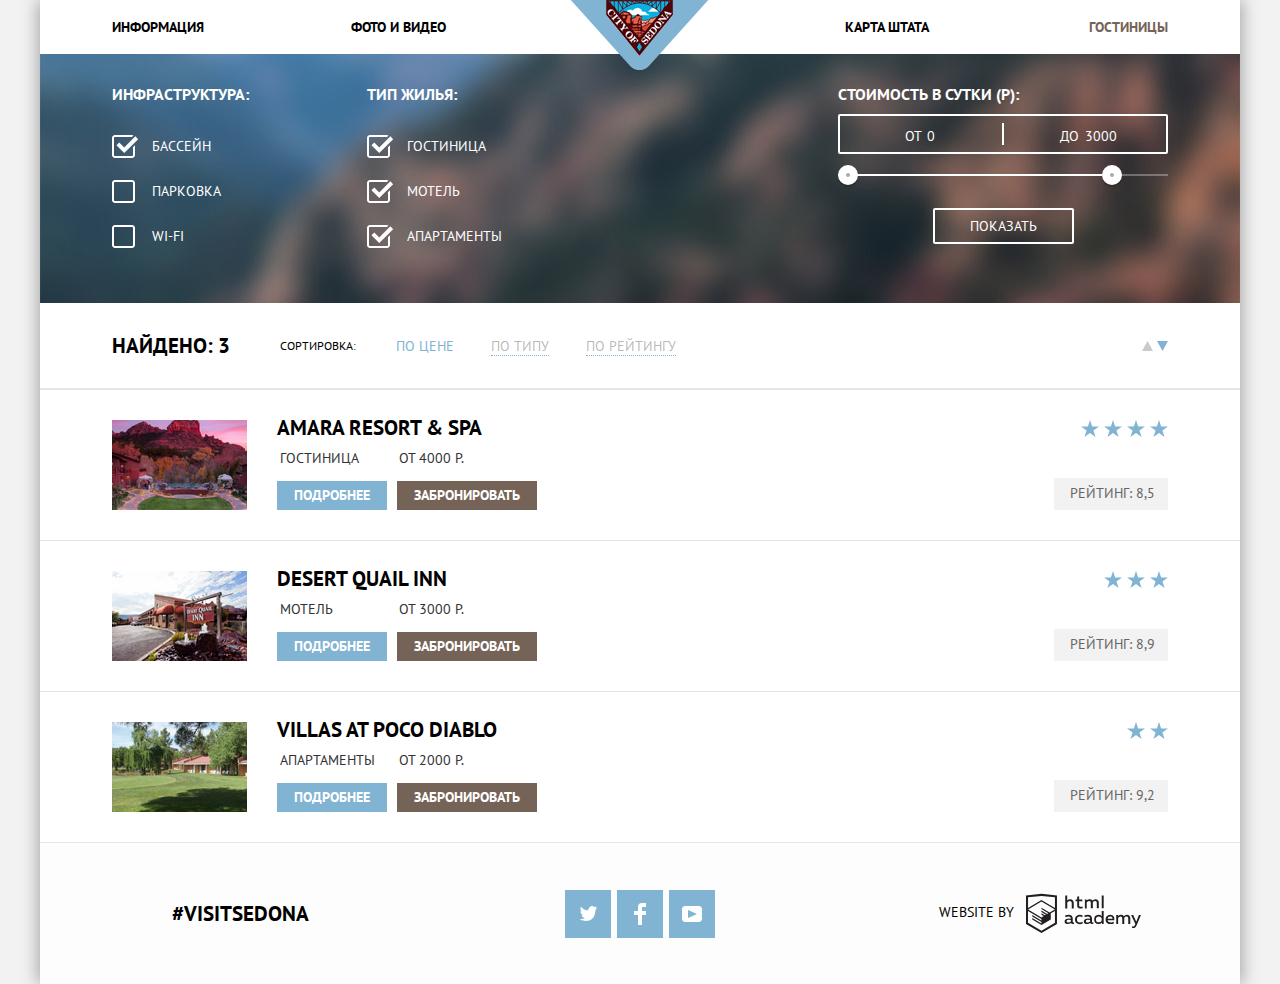
==== catalog.html @ 5a7b18ee "Внёс правки)" ====
<!DOCTYPE html>
<html lang="ru">
	<head>
		<meta charset="utf-8">
    <link href="https://fonts.googleapis.com/css?family=PT+Sans:400,700&amp;subset=cyrillic" rel="stylesheet">
    <link rel="stylesheet" href="css/normalize.css">
    <link rel="stylesheet" href="css/style.css">
		<title>Каталог Седоны</title>
	</head>
	<body class="inner-page">
		<header class="page-header">
      <div class="container">
  			<nav class="main-navigation">
          <a class="header-logo" href="index.html">
            <img src="img/site-logo.png" width="138" height="70" alt="Главная">
          </a>
  				<ul class="site-navigation">
  					<li><a href="#">Информация</a></li>
  					<li><a href="#">Фото и видео</a></li>
  					<li><a href="#">Карта Штата</a></li>
  					<li class="current-page">Гостиницы</li>
  				</ul>
  			</nav>
      </div>
		</header>

		<main>
			<h1 class="visually-hidden">Гостиницы в Седоне</h1>

			<section class="conditions-list">
        <h2 class="visually-hidden">Выберите словия проживания в гостинице</h2>

        <div class="container">
          <form class="condition-form">
            <fieldset class="infrastructure">
              <legend>Инфраструктура:</legend>
              <ul>
                <li class="filter-option">
                  <input class="visually-hidden filter-input filter-input-checkbox" id="bassein-check" type="checkbox" name="bassein" checked>
                  <label for="bassein-check">Бассейн</label>
                </li>
                <li class="filter-option">
                  <input class="visually-hidden filter-input filter-input-checkbox" id="parking-check" type="checkbox" name="parking">
                  <label for="parking-check">Парковка</label>
                </li>
                <li class="filter-option">
                  <input class="visually-hidden filter-input filter-input-checkbox" id="wi-fi-check" type="checkbox" name="wi-fi">
                  <label for="wi-fi-check">Wi-Fi</label>
                </li>
              </ul>
            </fieldset>

            <fieldset class="type-of-housing">
              <legend>Тип жилья:</legend>
              <ul>
                <li class="filter-option">
                  <input class="visually-hidden filter-input filter-input-checkbox" id="hotel-check" type="checkbox" name="hotel" checked>
                  <label for="hotel-check">Гостиница</label>
                </li>
                <li class="filter-option">
                  <input class="visually-hidden filter-input filter-input-checkbox" id="motel-check" type="checkbox" name="motel" checked>
                  <label for="motel-check">Мотель</label>
                </li>
                <li class="filter-option">
                  <input class="visually-hidden filter-input filter-input-checkbox" id="apartment-check" type="checkbox" name="apartment" checked>
                  <label for="apartment-check">Апартаменты</label>
                </li>
              </ul>
            </fieldset>

            <div class="filter-range">
              <div class="filter-range-title">Стоимость в сутки (р):</div>
              <div class="price-controls">
                <label class="min-price">от <input type="text" name="min-price" value="0"></label>
                <label class="max-price">до <input type="text" name="max-price" value="3000"></label>
              </div>
              <div class="range-controls">
                <div class="scale">
                  <div class="bar"></div>
                </div>
                <div class="range-toggle range-toggle-min"></div>
                <div class="range-toggle range-toggle-max"></div>
              </div>
              <button class="btn-transparent" type="submit">Показать</button>
            </div>
          </form>
        </div>
			</section>

			<section class="catalog">

				<h2 class="visually-hidden">Список гостиниц</h2>

				<section class="searched-results-and-methods">
          <h3 class="visually-hidden">Количество и сортировка гостиниц</h3>

          <div class="container">
            <p class="quantity-searched">Найдено: <span class="quantity-number">3</span></p>
            <p class="how-to-sort">Сортировка:</p>
            <p class="sort-methods">
              <a class="sort-method current" href="#">По цене</a>
              <a class="sort-method" href="#">По типу</a>
              <a class="sort-method" href="#">По рейтингу</a>
            </p>
            <p class="sort-arrows">
              <a href="#" class="arrow"><span class="visually-hidden">По возрастанию</span>
              <svg xmlns="http://www.w3.org/2000/svg" width="11" height="10" viewBox="0 0 11 10"><path fill="#231F20" d="M5.5 0L0 10h11z"/></svg>
              </a>
              <a href="#" class="arrow current"><span class="visually-hidden">По убыванию</span>
              <svg xmlns="http://www.w3.org/2000/svg" width="11" height="10" viewBox="0 0 11 10"><path fill="#231F20" d="M5.5 10L0 0h11"/></svg>
              </a>
            </p>
          </div>
				</section>

				<ul class="searched-list">
					<li class="searched-item">
            <div class="container item-container">
              <div class="object-info">
                <img class="object-photo" src="img/amara.jpg" width="135" height="90" alt="Amara Resort & spa">
                <a class="object-link" href="#">
                  <h3 class="object-name">Amara Resort &amp; spa</h3>
                </a>
                <table class="type-and-price">
                  <tbody>
                    <tr>
                      <td class="object-type">Гостиница</td>
                      <td class="object-price">от <span class="object-price">4000</span> р.</td>
                    </tr>
                  </tbody>
                </table>
                <a class="button button-blue object-button" href="#">Подробнее</a>
                <a class="button button-brown object-button" href="#">Забронировать</a>
                <ul class="star-list">
                  <li class="star-item"></li>
                  <li class="star-item"></li>
                  <li class="star-item"></li>
                  <li class="star-item"></li>
                </ul>
                <p class="rating">Рейтинг:
                  <span class="object-rating-number">8,5</span>
                </p>
              </div>
            </div>
					</li>

					<li class="searched-item">
            <div class="container item-container">
              <div class="object-info">
    						<img class="object-photo" src="img/desert.jpg" width="135" height="90" alt="Desert Quail Inn">
    						<a class="object-link" href="#">
                  <h3 class="object-name">Desert Quail Inn</h3>
                </a>
    						<table>
    							<tbody>
    								<tr>
    									<td class="object-type">Мотель</td>
    									<td class="object-price">от <span class="object-price">3000 р.</span></td>
    								</tr>
    							</tbody>
    						</table>
    						<a class="button button-blue object-button" href="#">Подробнее</a>
                <a class="button button-brown object-button" href="#">Забронировать</a>
    						<ul class="star-list">
    							<li class="star-item"></li>
    							<li class="star-item"></li>
    							<li class="star-item"></li>
    						</ul>
    						<p class="rating">Рейтинг: <span class="object-rating-number">8,9</span></p>
              </div>
            </div>
          </li>

					<li class="searched-item">
            <div class="container item-container">
              <div class="object-info">
    						<img class="object-photo" src="img/villas.jpg" width="135" height="90" alt="Villas at Poco Diablo">
                <a class="object-link" href="#">
    						  <h3 class="object-name">Villas at Poco Diablo</h3>
                </a>
    						<table>
    							<tbody>
    								<tr>
    									<td class="object-type">Апартаменты</td>
    									<td class="object-price">от <span class="object-price">2000 р.</span></td>
    								</tr>
    							</tbody>
    						</table>
    						<a class="button button-blue object-button" href="#">Подробнее</a>
                <a class="button button-brown object-button" href="#">Забронировать</a>
    						<ul class="star-list">
    							<li class="star-item"></li>
    							<li class="star-item"></li>
    						</ul>
    						<p class="rating">Рейтинг: <span class="object-rating-number">9,2</span></p>
              </div>
            </div>
					</li>
				</ul>
			</section>
		</main>

		<footer class="page-footer">
      <p class="footer-hashtag page-footer-item">
        #visitSEDONA
      </p>

      <section class="footer-social page-footer-item">
        <h3 class="visually-hidden">Мы в социальных сетях</h3>

        <ul class="social-links">
          <li><a class="social-button" href="#"><span class="visually-hidden">Twitter</span>
            <svg xmlns="http://www.w3.org/2000/svg" xmlns:xlink="http://www.w3.org/1999/xlink" width="17" height="15" viewBox="0 0 17 15"><path fill="#FFF" d="M10.95.144c1.685-.496 2.984.27 3.577 1.179.673-.231 1.331-.481 2.011-.708a2.345 2.345 0 0 1-.857 1.768c.685.17 1.304-.491 1.304-.491-.169 1-1.006 1.788-1.563 2.024-.231 6.75-3.175 11.217-10.077 11.082h-.446c-.41 0-4.164-.46-4.898-1.887 2.271.196 3.893-.422 4.693-1.177-.96-.3-2.679-.477-2.979-2.95.349.106.564.228 1.19.119C1.705 8.247.374 7.53.448 5.33c.285.328 1.067.536 1.34.472C1.085 5.561-.182 2.442.894.85c1.818 1.854 3.735 3.606 7.152 3.773C8.254 2.33 9.183.793 10.95.144z"/></svg>
            </a>
          </li>
          <li><a class="social-button" href="#"><span class="visually-hidden">Facebook</span>
          <svg xmlns="http://www.w3.org/2000/svg" width="12" height="22" viewBox="0 0 12 22"><path fill="#FFF" d="M12 4V0H8a4 4 0 0 0-4 4v4H0v4h4v10h4V12h4V8H8V4h4z"/></svg>
            </a>
          </li>
          <li><a class="social-button" href="#"><span class="visually-hidden">YouTube</span>
            <svg xmlns="http://www.w3.org/2000/svg" xmlns:xlink="http://www.w3.org/1999/xlink" width="20" height="16" viewBox="0 0 20 16"><path fill="#FFF" d="M17 0H3C1.35 0 0 1.35 0 3v10c0 1.65 1.35 3 3 3h14c1.65 0 3-1.35 3-3V3c0-1.65-1.35-3-3-3zM6.027 11.998V4.002L15.014 8l-8.987 3.998z"/></svg>
            </a>
          </li>
        </ul>
      </section>

      <p class="footer-copyright page-footer-item">WEBSITE by <a class="logo-link" href="https://htmlacademy.ru/intensive/htmlcss" target="_blank"><span class="visually-hidden">HTML Academy</span><svg id="Layer_1" data-name="Layer 1" xmlns="http://www.w3.org/2000/svg" width="115" height="41" viewBox="0 0 108.08 36.85"><title>logo-htmlacademy-small1</title><path d="M44.61,26.88a2,2,0,0,0,.55-0.1v1.33a3.25,3.25,0,0,1-1.18.21,1.67,1.67,0,0,1-1.67-1,4.84,4.84,0,0,1-3.14,1.08c-1.51,0-2.91-.83-2.91-2.55,0-2.13,2-2.79,3.71-2.79a11.08,11.08,0,0,1,2.17.25v-0.3c0-1-.76-1.77-2.19-1.77a7.42,7.42,0,0,0-3,.64v-1.7a10.21,10.21,0,0,1,3.19-.55c2.36,0,3.81,1.12,3.81,3.65v3a0.54,0.54,0,0,0,.49.59h0.17Zm-6.44-1.13A1.35,1.35,0,0,0,39.63,27h0.11a3.39,3.39,0,0,0,2.41-1V24.58a9.72,9.72,0,0,0-1.81-.21c-1,0-2.16.33-2.16,1.38h0Zm12.36-6.11a5,5,0,0,1,2.57.64V22a4.08,4.08,0,0,0-2.3-.7,2.75,2.75,0,1,0,0,5.49,5,5,0,0,0,2.43-.64v1.71a6.27,6.27,0,0,1-2.76.57A4.21,4.21,0,0,1,46,24.51q0-.21,0-0.41a4.32,4.32,0,0,1,4.18-4.46h0.38Zm12.17,7.24a2,2,0,0,0,.55-0.1v1.33a3.25,3.25,0,0,1-1.18.21,1.67,1.67,0,0,1-1.67-1,4.84,4.84,0,0,1-3.14,1.08c-1.51,0-2.91-.83-2.91-2.55,0-2.13,2-2.79,3.71-2.79a11.08,11.08,0,0,1,2.17.25v-0.3c0-1-.76-1.77-2.19-1.77a7.42,7.42,0,0,0-3,.64v-1.7a10.21,10.21,0,0,1,3.19-.55c2.36,0,3.81,1.12,3.81,3.65v3a0.54,0.54,0,0,0,.49.59h0.17Zm-6.44-1.13A1.35,1.35,0,0,0,57.73,27h0.11a3.39,3.39,0,0,0,2.41-1V24.58a9.72,9.72,0,0,0-1.81-.21c-1.06,0-2.16.33-2.16,1.38h0ZM73,16V28.2H71.35V26.88a3.88,3.88,0,0,1-3.19,1.54,4.4,4.4,0,0,1,0-8.78,3.81,3.81,0,0,1,3,1.3V16H73Zm-4.53,5.22a2.76,2.76,0,1,0,0,5.52A2.86,2.86,0,0,0,71.15,25V23A2.91,2.91,0,0,0,68.49,21.27ZM79,19.64c3.31,0,4.46,2.68,3.92,5.09H76.7c0.21,1.5,1.67,2.11,3.19,2.11a6.11,6.11,0,0,0,2.64-.59v1.6a7.14,7.14,0,0,1-3,.57C77,28.42,74.78,27,74.78,24a4.18,4.18,0,0,1,4-4.39H79Zm0.09,1.54a2.28,2.28,0,0,0-2.44,2.1v0.06H81.3A2,2,0,0,0,79.13,21.18Zm5.73,7V19.87h1.65v1a3.81,3.81,0,0,1,2.78-1.27A2.86,2.86,0,0,1,91.89,21a4.12,4.12,0,0,1,2.91-1.33A3.06,3.06,0,0,1,98,23V28.2h-1.9V23.05a1.59,1.59,0,0,0-1.42-1.75H94.42a2.8,2.8,0,0,0-2.07,1.12V28.2h-1.9V23.05A1.59,1.59,0,0,0,89,21.31H88.8a3,3,0,0,0-2.21,1.29v5.63H84.86Zm21.31-8.33h1.9l-3.91,9.46c-0.9,2.17-2.09,2.86-3.35,2.86a4.76,4.76,0,0,1-1.1-.14V30.46a2.86,2.86,0,0,0,.85.12c0.9,0,1.58-.64,2.07-1.9l0.17-.42-4-8.4h2l2.86,6.29ZM38.73,1.46V6.22a3.81,3.81,0,0,1,2.7-1.14,3.25,3.25,0,0,1,3.44,3.4v5.15H43V8.72a1.81,1.81,0,0,0-1.61-2h-0.3a2.93,2.93,0,0,0-2.32,1.39v5.52h-1.9V1.46h1.9ZM49.94,2.31v3h3V6.91h-3v3.81c0,1.1.5,1.46,1.58,1.46a4.49,4.49,0,0,0,1.69-.33v1.6A6.8,6.8,0,0,1,51,13.8a2.55,2.55,0,0,1-2.86-2.74V6.89H46.58V5.26h1.5V2.74Zm5.4,11.31V5.28H57v1A3.81,3.81,0,0,1,59.77,5a2.86,2.86,0,0,1,2.6,1.33A4.12,4.12,0,0,1,65.28,5,3.06,3.06,0,0,1,68.44,8.4v5.21h-1.9V8.46a1.59,1.59,0,0,0-1.42-1.75H64.89a2.8,2.8,0,0,0-2.07,1.12v5.78h-1.9V8.46A1.59,1.59,0,0,0,59.5,6.71H59.27A3,3,0,0,0,57.06,8v5.63H55.34ZM71.17,1.45H73V13.6H71.17V1.45ZM14.71,0H14.55L0,1.54V28.21l14.55,8.66,14.55-8.66V1.54Zm12.5,27.1L14.55,34.64,1.9,27.12V16.18l12.59,7.5V25L5.86,19.9v1.31l8.68,5.21v1.39L5.87,22.65V24l8.68,5.21,8.75-5.24V18.31L27.2,16V27.12Zm0-12.53-3.48,2-1.6,1L14.51,13v1.31L21,18.23H21l-0.14.09-1,.54-5.37-3.2V17l4.24,2.52-1,.67-3.2-1.9v1.31l2.1,1.24L14.5,22.1,2,14.65,14.51,7.11Zm0-1.32L14.49,5.76,1.91,13.25v-10L14.56,1.92,27.21,3.25v10h0Z" transform="translate(0 -0.02)"/></svg></a>
      </p>
    </footer>
	</body>
</html>
---- css/style.css ----
html {
  background-color: #f2f2f2;
}

body {
  max-width: 1200px;
  min-width: 768px;
  margin: 0 auto;
  padding: 0;

  font-family: "PT Sans", "Arial", sans-serif;;
  font-size: 14px;
  line-height: 21px;
  font-weight: 400;
  color: #333333;
  text-transform: uppercase;

  background-color: #ffffff;
  -webkit-box-shadow: -5px 0 15px 0 rgba(0, 1, 1, 0.2),
              5px 0 15px 0px rgba(0, 1, 1, 0.2);
          box-shadow: -5px 0 15px 0 rgba(0, 1, 1, 0.2),
              5px 0 15px 0px rgba(0, 1, 1, 0.2);
}

body.inner-page .container {
  padding: 0 6%;
}

a {
  text-decoration: none;
}

img {
  max-width: 100%;
  height: auto;
}

.visually-hidden:not(:focus):not(:active),
input[type="checkbox"].visually-hidden,
input[type="radio"].visually-hidden {
  position: absolute;

  width: 1px;
  height: 1px;
  margin: -1px;
  border: 0;
  padding: 0;

  white-space: nowrap;

  -webkit-clip-path: inset(100%);

          clip-path: inset(100%);
  clip: rect(0 0 0 0);
  overflow: hidden;
}

.container {
  padding: 0 6%;
}

.main-navigation {
  font-size: 14px;
  font-weight: 700;
  line-height: 26px;

  position: relative;
}

.header-logo {
  position: absolute;
  right: 50%;
  margin-right: -69px;
}

.header-logo img {
  width: 138px;
  height: 70px;
}

.main-navigation ul.site-navigation {
  list-style: none;
  margin: 0;
  padding: 0;


  width: 100%;
  display: -webkit-box;
  display: -ms-flexbox;
  display: flex;
  -webkit-box-pack: justify;
      -ms-flex-pack: justify;
          justify-content: space-between;
}

.site-navigation li {
  width: 20%;
  padding: 14px 0;
}

.site-navigation li:fisrt-child,
.site-navigation li:nth-child(2) {
  text-align: left;
}

.site-navigation li:nth-child(3),
.site-navigation li:last-child {
  text-align: right;
}

.site-navigation li:nth-child(2) {
  margin-left: 28px;
}

.site-navigation li:nth-child(3) {
  margin-left: auto;
  margin-right: 28px;
}


.main-navigation a {
  color: #000000;
}

.site-navigation a {
  display: block;
}

.main-navigation a:hover,
.main-navigation a:focus {
  color: #81b3d2;
}

.main-navigation a:active {
  color: #000000;
  opacity: 0.3;
}

.title-section {
  text-align: center;

  background-color: #eeeeee;
  background-image: url("../img/title-mask.png"),
                    url("../img/background-mountains.jpg");
  background-repeat: no-repeat;
  background-position: center bottom ,center top;
  background-size: 100% 57px , cover;

  padding-top: 75px;
  padding-bottom: 80px;
}

.title-section img {
  max-width: 458px;
  max-height: 352px;
}

.reasons-better {
  text-align: center;

  padding-top: 55px;
}

.reasons-better h2 {
  font-size: 21px;
  line-height: 26px;

  margin: 0 auto;
  margin-bottom: 25px;
  width: 450px;
}

.reasons-better > p {
  margin: 0;
  margin-bottom: 50px;

  line-height: 26px;
}

.reasons-better ol.reasons-list {
  list-style: none;
  margin: 0;
  padding: 0;
}

.reasons-better h3,
.reasons-better h4 {
  font-size: 21px;
}

.reasons-better .reason-number::before,
.reasons-better .reason-number::after {
  background-color: #a8a8a8;
}

.reasons-list {
  display: -webkit-box;
  display: -ms-flexbox;
  display: flex;
  -ms-flex-wrap: wrap;
      flex-wrap: wrap;
}

.reasons-list .reason-info {
  padding: 50px 45px 60px;
  width: 33%;
  -webkit-box-sizing: border-box;
          box-sizing: border-box;
}

.reason-name,
.reason-number,
.reason-description {
  color: #ffffff;
}

.reason-info .reason-name {
  font-size: 21px;
  line-height: 21px;

  margin: 0;
  margin-bottom: 23px;
}

.reason-info .reason-number {
  margin: 0;
  margin-bottom: 18px;
}

.reason-info .reason-description {
  margin: 0;
}

.first-reason,
.second-reason {
  color: #ffffff;

  background-color: #81b3d2;
}

.first-reason .reason-number::before,
.second-reason .reason-number::after {
  background-color: #ffffff;
}

.first-reason {
  width: 100%;
  display: -webkit-box;
  display: -ms-flexbox;
  display: flex;
  -ms-flex-wrap: wrap;
      flex-wrap: wrap;
}

.first-reason .first-reason-photo {
  -webkit-box-flex: 1;
      -ms-flex-positive: 1;
          flex-grow: 1;

  background-image: url("../img/first-reason.jpg");
}

.first-reason ul.particulars {
  list-style: none;
  margin: 0;
  padding: 0;

  background-color: #ffffff;
  color: inherit;
  width: 100%;
  display: -webkit-box;
  display: -ms-flexbox;
  display: flex;
}

.particulars h4,
.reason-other h3 {
  color: #000000;
}

.particulars p,
.reason-other p {
  color: #333333;
}

.particulars .particular-item {
  -webkit-box-flex: 1;
      -ms-flex-positive: 1;
          flex-grow: 1;
  padding: 60px 45px 80px;
}

.particular-item:first-child img {
  width: 75px;
  height: 72px;
}

.particular-item:nth-child(2) img {
  width: 64px;
  height: 76px;
}

.particular-item:nth-child(3) img {
  width: 74px;
  height: 70px;
}

.particular-item .img-container {
  margin: 0;
  width: auto;
  height: 76px;
  margin-bottom: 25px;
}

.particular-item .particular-name {
  margin: 0;
  margin-bottom: 25px;
}

.particular-item .particular-description {
  margin: 0;
}

.second-reason-photo {
  background-image: url("../img/second-reason.jpg");
}

.first-reason-photo,
.second-reason-photo {
  background-repeat: no-repeat;
  background-position: center center;
  background-size: cover;
}

.second-reason {
  width: 100%;
  display: -webkit-box;
  display: -ms-flexbox;
  display: flex;
}

.second-reason .second-reason-photo {
  -webkit-box-flex: 1;
      -ms-flex-positive: 1;
          flex-grow: 1;
}

.reason-other {
  background-color: #eeeeee;

  -webkit-box-flex: 1;

      -ms-flex-positive: 1;

          flex-grow: 1;
}

.reason-other h4 {
  color: #000000;
}

.hotel-search {
  text-align: center;

  padding-top: 50px;
}

.hotel-search h2 {
  margin: 0;
  margin-bottom: 30px;

  font-size: 30px;
  line-height: 36px;
}

.hotel-search > p {
  margin: 0;
  margin-bottom: 50px;

  line-height: 24px;
}

.form-centerer {
  position: relative;
  width: 568px;
  margin: 0 auto;
}

.button {
  text-align: center;
  font-weight: 700;
  color: #ffffff;
  text-transform: uppercase;

  border: none;
}

.button.search-open,
.button.search-form-button {
  font-size: 21px;
  line-height: 26px;
  width: 100%;
  padding: 15px 0;
}

.button-brown {
  background-color: #766357;
}

.button-brown:hover,
.button-brown:focus {
  background-color: #604e43;
  outline: none;
}

.button-brown:active {
  background-color: #503e33;
  color: rgba(255, 255, 255, 0.3);
}

.button-blue {
  background-color: #81b3d2;
}

.button-blue:hover,
.button-blue:focus {
  background-color: #669ec0;
  outline: none;
}

.button-blue:active {
  background-color: #5496bd;
  color: rgba(255, 255, 255, 0.3);
}

.search-form {
  position: absolute;

  padding: 55px;

  display: -webkit-box;

  display: -ms-flexbox;

  display: flex;
  -ms-flex-wrap: wrap;
      flex-wrap: wrap;

  background-color: #ffffff;

  z-index: 20;
}

.search-form .form-part.date-part {
  width: 100%;
  margin-bottom: 30px;
  display: -webkit-box;
  display: -ms-flexbox;
  display: flex;
  -webkit-box-pack: justify;
      -ms-flex-pack: justify;
          justify-content: space-between;
  -webkit-box-align: center;
      -ms-flex-align: center;
          align-items: center;
}

.search-form input {
  text-transform: uppercase;

  -webkit-box-sizing: border-box;

          box-sizing: border-box;
  width: 346px;
  padding: 11px 13px;

  background-color: #f2f2f2;
  border: none;
  outline: none;
}

.search-form input:hover {
  background-color: #ebebeb;
}

.search-form input:focus {
  background-color: #ffffff;
  outline: 2px solid #e5e5e5;
}

.search-form input {
  background-color: #f2f2f2;
}

.date-part {
  position: relative;
}

.date-part .calendar {
  position: absolute;
  width: 21px;
  height: 22px;
  top: 8px;
  right: 9px;
}

.calendar path {
  opacity: 0.3;
}

.calendar:hover path,
.calendar:focus path {
  opacity: 1;
}

.calendar:active path {
  fill: #81b3d2;
}

.search-form label,
.search-form input {
  color: #000000;
  font-weight: 700;
}

.form-part.people-part {
  width: 100%;
  display: -webkit-box;
  display: -ms-flexbox;
  display: flex;
  -webkit-box-pack: justify;
      -ms-flex-pack: justify;
          justify-content: space-between;

  margin-bottom: 54px;
}

.people-part .form-part-half {
  display: -webkit-box;
  display: -ms-flexbox;
  display: flex;
  -webkit-box-pack: justify;
      -ms-flex-pack: justify;
          justify-content: space-between;
  -webkit-box-align: center;
      -ms-flex-align: center;
          align-items: center;
}

.people-part .form-part-half:first-child {
  width: 226px;
}

.people-part .form-part-half:nth-child(2) {
  width: 180px;
}

.form-part-half .number {
  display: inline-block;
  position: relative;
  width: 114px;
}

.number .sprite-plus-minus {
  position: absolute;
  background-image: url("../img/sprite-plus-minus.png");
  background-repeat: no-repeat;
}

.number .plus {
  top: 14px;
  right: 14px;

  width: 11px;
  height: 11px;

  background-position: 0px -11px;
}

.number .plus:hover,
.number .plus:focus {
  width: 11px;
  height: 11px;

  background-position: -11px 0px;
}

.number .plus:active {
  width: 11px;
  height: 11px;

  background-position: 0px 0px;
}

.number .minus {
  top: 18px;
  left: 13px;

  width: 12px;
  height: 3px;

  background-position: -22px -6px;
}

.number .minus:hover,
.number .minus:focus {
  width: 12px;
  height: 3px;

  background-position: -22px -3px;
}

.number .minus:active {
  width: 12px;
  height: 3px;

  background-position: -22px 0px;
}

.number input[type="text"] {
  text-align: center;

  -webkit-box-sizing: border-box;

          box-sizing: border-box;
  width: 114px;
}

.map img {
  width: 100%;
}

.page-footer {
  text-align: center;
  line-height: 26px;
  color: #000000;

  background-color: rgba(253, 253, 253, 0.9);

  width: 100%;
  display: -webkit-box;
  display: -ms-flexbox;
  display: flex;
  -webkit-box-pack: justify;
      -ms-flex-pack: justify;
          justify-content: space-between;
  -webkit-box-align: center;
      -ms-flex-align: center;
          align-items: center;
  margin-top: -120px;
  padding: 36px 0;

  position: relative;

  z-index: 10;
}

.page-footer-item {
  width: 33%;
  -webkit-box-flex: 1;
      -ms-flex-positive: 1;
          flex-grow: 1;
}

.footer-hashtag {
  font-weight: 700;
  line-height: 26px;
  font-size: 21px;
}

.footer-social ul.social-links {
  list-style: none;

  max-width: 150px;
  display: -webkit-box;
  display: -ms-flexbox;
  display: flex;
  -webkit-box-pack: justify;
      -ms-flex-pack: justify;
          justify-content: space-between;
  -ms-flex-wrap: wrap;
      flex-wrap: wrap;

  margin: 5px auto 0;
  padding: 0;
}

ul.social-links li {
  margin-bottom: 5px;
}

.social-button {
  display: -webkit-box;
  display: -ms-flexbox;
  display: flex;
  -webkit-box-pack: center;
      -ms-flex-pack: center;
          justify-content: center;
  -webkit-box-align: center;
      -ms-flex-align: center;
          align-items: center;

  width: 46px;
  height: 48px;
  background-color: #81b3d2;
}

.social-button:hover,
.social-button:focus {
  background-color: #669ec0;
}

.social-button:active {
  background-color: #5496bd;
}

.social-button:active path {
  opacity: 0.3;
}

.logo-link svg {
  margin-left: 8px;
  vertical-align: middle;
  fill: #231f20;
  width: 115px;
  height: 41px;
}

.logo-link:hover svg {
  fill: #81b3d2;
}

.logo-link:active svg {
  fill: #bdbbbc;
}

.current-page {
  color: #766357;
}

.conditions-list {
  color: #ffffff;

  padding: 30px 0 33px;

  background-color: #81b3d2;
  background-image: url("../img/catalog-bg.jpg");
  background-repeat: no-repeat;
  background-position: center center;
  background-size: cover;
}

.conditions-list .condition-form {
  display: -webkit-box;
  display: -ms-flexbox;
  display: flex;
}

.condition-form ul {
  margin: 0;
  padding: 0;
}

.condition-form .infrastructure {
  width: 255px;
}

.condition-form .type-of-housing {
  width: 255px;
}

.condition-form .housing-price {
  width: 318px;
  margin-left: auto;
}

.condition-form fieldset {
  margin: 0;
  padding: 0;

  border: none;
}

.condition-form legend {
  font-size: 16px;
  font-weight: 700;

  margin-bottom: 30px;
}

.condition-form ul {
  list-style: none;
  margin: 0;
  padding: 0;
}

.filter-option {
  margin-bottom: 23px;
  padding-left: 40px;
}

.filter-option label {
  position: relative;

  display: block;
  padding-top: 1px;

  cursor: pointer;
  -webkit-user-select: none;
     -moz-user-select: none;
      -ms-user-select: none;
          user-select: none;
}

.filter-input:focus + label {
  text-shadow: 5px 5px 25px #81b3d2,
              -5px 5px 25px #81b3d2,
              5px -5px 25px #81b3d2,
              -5px -5px 25px #81b3d2;
}

.filter-input-checkbox + label::before {
  content: "";
  position: absolute;
  left: -40px;
  top: 0;

  width: 23px;
  height: 23px;

  background-image: url("../img/checkbox-off.svg");
  background-repeat: no-repeat;
  background-position: 0 0;
}

.filter-input-checkbox:checked + label::before {
  width: 27px;
  height: 23px;

  background-image: url("../img/checkbox-on.svg");
  background-repeat: no-repeat;
  background-position: 0 0;
}

.filter-input-checkbox:disabled + label::before {
  width: 23px;
  height: 23px;

  background-image: url("../img/checkbox-off-disabled.svg");
  background-repeat: no-repeat;
  background-position: 0 0;
}

.filter-input-checkbox:checked:disabled + label::before {
  width: 27px;
  height: 23px;

  background-image: url("../img/checkbox-on-disabled.svg");
  background-repeat: no-repeat;
  background-position: 0 0;
}

.filter-range {
  width: 330px;

  margin-left: auto;
}

.filter-range-title {
  margin-bottom: 9px;

  font-weight: 600;
  font-size: 16px;
  line-height: 21px;
}

.price-controls {
  position: relative;

  height: 36px;
  margin-bottom: 20px;

  font-size: 0;

  border: 2px solid #ffffff;
  border-radius: 2px;
}

.price-controls::after {
  content: "";
  position: absolute;
  top: 50%;
  left: 50%;

  width: 2px;
  height: 22px;

  background: #ffffff;
  -webkit-transform: translate(-50%, -50%);
      -ms-transform: translate(-50%, -50%);
          transform: translate(-50%, -50%);
}

.price-controls label {
  display: inline-block;

  font-size: 14px;
  line-height: 38px;
  vertical-align: top;

  cursor: pointer;
}

.price-controls .min-price,
.price-controls .max-price {
  width: 90px;
  padding-left: 65px;
}

.price-controls input {
  width: 50px;
  margin: 0;

  color: inherit;
  font: inherit;

  background: none;
  border: none;
}

.range-controls {
  position: relative;

  margin-bottom: 32px;
}

.range-controls .scale {
  height: 2px;

  background: rgba(255, 255, 255, 0.3);
}

.range-controls .bar {
  width: 80%;
  height: 2px;

  background: #ffffff;
}

.range-toggle {
  position: absolute;
  top: -9px;

  width: 4px;
  height: 4px;

  background: #ababab;
  border: 8px solid #ffffff;
  border-radius: 50%;
  -webkit-box-shadow: 0 2px 1px 0 rgba(0, 1, 1, 0.2);
          box-shadow: 0 2px 1px 0 rgba(0, 1, 1, 0.2);
  cursor: pointer;
}

.range-toggle:hover {
  background: #1c4f80;
}

.range-toggle-min {
  left: 0%;
}

.range-toggle-max {
  left: 80%;
}

.btn-transparent {
  display: block;
  margin: 0 auto;
  padding: 6px 35px;

  font-size: 14px;
  line-height: 20px;
  color: #ffffff;
  text-transform: uppercase;

  background: transparent;
  border: 2px solid #ffffff;
  border-radius: 2px;
  cursor: pointer;
}

.btn-transparent:hover {
  color: #000000;

  background: #ffffff;
}

.catalog {
  width: 100%;
  display: -webkit-box;
  display: -ms-flexbox;
  display: flex;
  -webkit-box-orient: vertical;
  -webkit-box-direction: normal;
      -ms-flex-direction: column;
          flex-direction: column;
}

.searched-results-and-methods {
  color: #000000;

  padding-top: 9px;
  padding-bottom: 8px;

  border-bottom: 2px solid #e5e5e5;
}

.searched-results-and-methods > .container {
  display: -webkit-box;
  display: -ms-flexbox;
  display: flex;
  -webkit-box-align: center;
      -ms-flex-align: center;
          align-items: center;
}

.searched-results-and-methods .quantity-searched {
  font-size: 21px;
  line-height: 26px;
  font-weight: 700;

  margin-right: 50px;
}

.searched-results-and-methods .how-to-sort {
  font-size: 12px;
  line-height: 18px;
  font-weight: 400;

  margin-right: 40px;
}

.sort-methods .sort-method {
  color: rgba(0, 0, 0, 0.3);

  border-bottom-width: 1px;
  border-bottom-style: dotted;
  border-bottom-color: #81b3d2;

  margin-right: 33px;
}

.sort-methods .sort-method:hover,
.sort-methods .sort-method:focus {
  color: rgba(129, 179, 210, 1);
}

.sort-methods .sort-method:active {
  color: rgba(0, 0, 0, 1);
  border: none;
}

.sort-methods .current {
  color: rgba(129, 179, 210, 1);
  border: none;
}

.sort-arrows {
  margin-left: auto;
}

.arrow path {
  fill: #cacaca;
}

.arrow:hover path,
.arrow:focus path {
  fill: #231f20;
}

.arrow:active path {
  fill: #81b3d2;
}

.arrow.current path {
  fill: #81b3d2;
}

.catalog ul.searched-list {
  list-style: none;
  margin: 0;
  padding: 0;
}

.searched-list .searched-item {
  border-bottom: 1px solid #e5e5e5;
  padding-top: 25px;
  padding-bottom: 30px;
}

.searched-list .searched-item:last-child {
  margin-bottom: 120px;
}

.searched-item .object-info {
  position: relative;

  padding-left: 165px;
}

.item-container img.object-photo {
  position: absolute;
  top: 5px;
  left: 0;

  width: 135px;
  height: 90px;
}

.searched-item h3 {
  color: #000000;
  font-size: 21px;
  line-height: 26px;

  margin: 0;
  margin-bottom: 4px;
  max-width: 360px

}

.searched-item h3:hover,
.searched-item h3:focus {
  color: rgba(129, 179, 210, 1);
}

.searched-item h3:active {
  color: rgba(0, 0, 0, 0.3);
}

.searched-item table {
  margin-bottom: 9px;
}

td.object-type {
  min-width: 115px;
}

.searched-item .object-button {
  display: inline-block;

  padding: 4px 17px;
  margin-right: 6px;
}

ul.star-list {
  text-align: right;

  position: absolute;
  top: 5px;
  right: 0;

  height: 17px;
  max-width: 114px;

  list-style: none;
  margin: 0;
  padding: 0;
}

.star-list .star-item {
  display: inline-block;

  width: 18px;
  height: 17px;
  margin-left: 1px;

  background-image: url("../img/star.svg");
  background-repeat: no-repeat;
}

.searched-item .rating {
  display: inline-block;

  position: absolute;
  right: 0;
  bottom: 0;

  max-width: 110px;

  margin: 0;
  padding: 5px 13px 6px 16px;

  color: #666666;
  background-color: #f2f2f2;
}
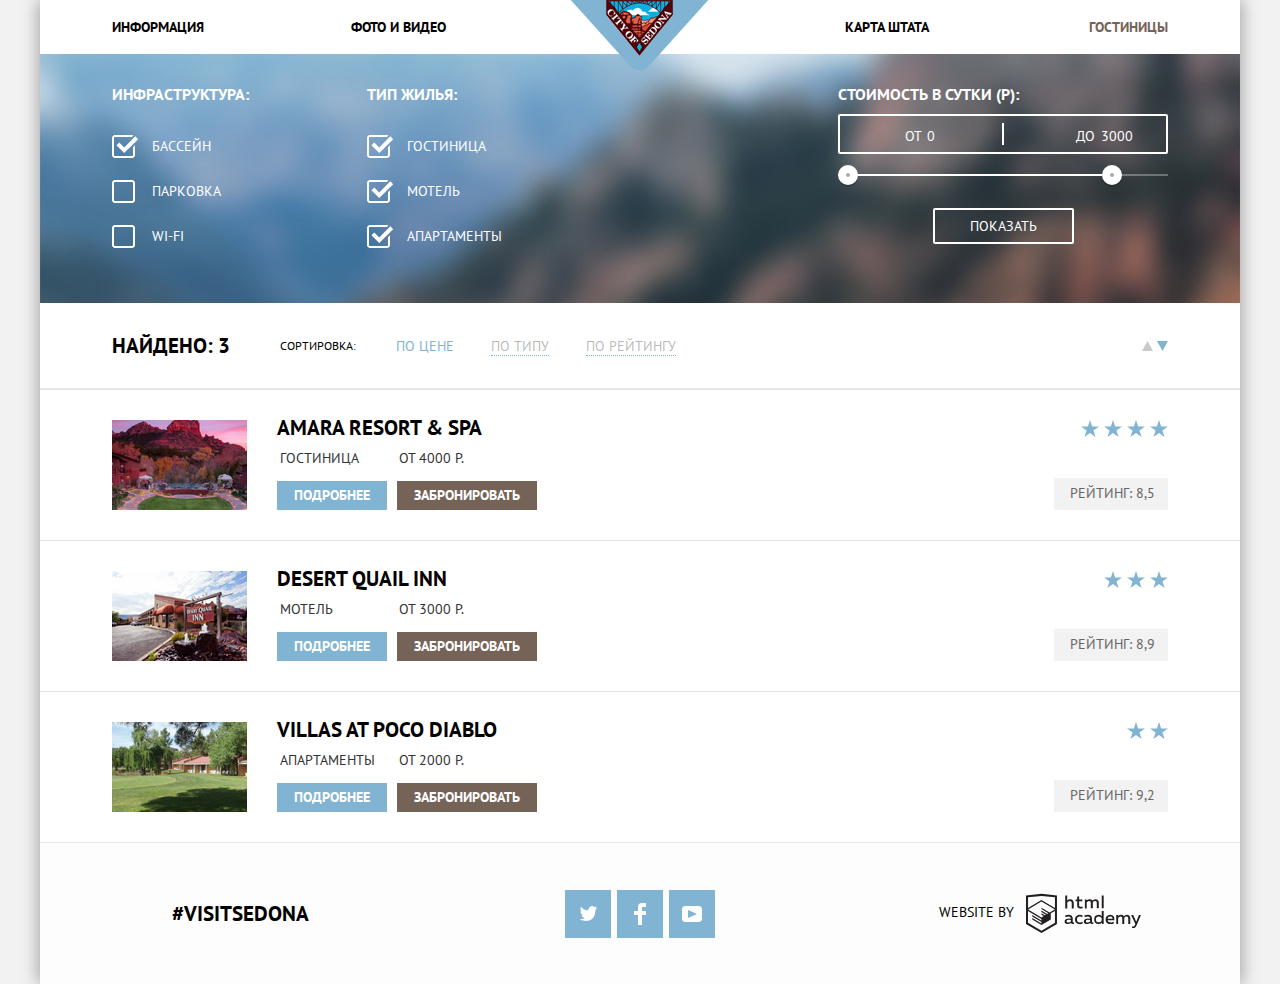
==== commit e52e8275: "Баго-коммит. Не играет роли." ====
--- a/catalog.html
+++ b/catalog.html
@@ -163,7 +163,7 @@
                 <a class="button button-brown object-button" href="#">Забронировать</a>
     						<ul class="star-list">
     							<li class="star-item"></li>
-    							<li class="star-item"></li>
+                  <li class="star-item"></li>
     							<li class="star-item"></li>
     						</ul>
     						<p class="rating">Рейтинг: <span class="object-rating-number">8,9</span></p>
--- a/css/style.css
+++ b/css/style.css
@@ -88,6 +88,7 @@
   display: -webkit-box;
   display: -ms-flexbox;
   display: flex;
+  flex-wrap: wrap;
   -webkit-box-pack: justify;
       -ms-flex-pack: justify;
           justify-content: space-between;
@@ -496,6 +497,10 @@
   position: relative;
 }
 
+.date-part .date-field {
+  padding-right: 40px;
+}
+
 .date-part .calendar {
   position: absolute;
   width: 21px;
@@ -626,8 +631,13 @@
   width: 114px;
 }
 
-.map img {
-  width: 100%;
+.map {
+  height: 595px;
+
+  background-image: url("../img/map.jpg");
+  background-repeat: no-repeat;
+  background-size: cover;
+  background-position: center center;
 }
 
 .page-footer {
@@ -746,7 +756,7 @@
   background-color: #81b3d2;
   background-image: url("../img/catalog-bg.jpg");
   background-repeat: no-repeat;
-  background-position: center center;
+  background-position: center top;
   background-size: cover;
 }
 
@@ -876,6 +886,9 @@
 
 .price-controls {
   position: relative;
+
+  display: flex;
+  justify-content: space-between;
 
   height: 36px;
   margin-bottom: 20px;
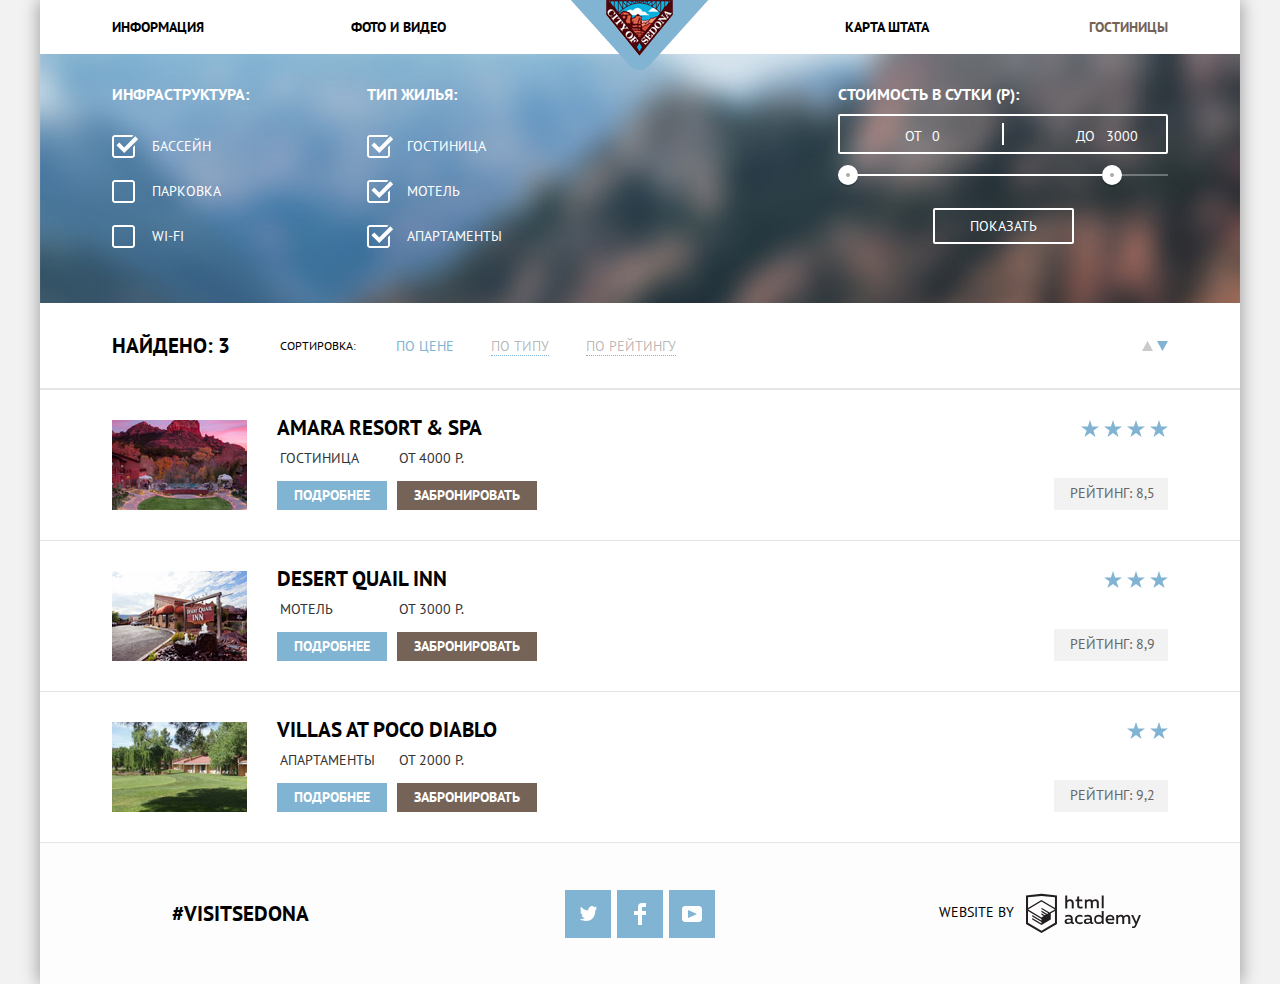
==== commit dd2f9ec0: "При нажатии "Показать" в каталоге открывается другая страница" ====
--- a/catalog.html
+++ b/catalog.html
@@ -31,7 +31,7 @@
         <h2 class="visually-hidden">Выберите словия проживания в гостинице</h2>
 
         <div class="container">
-          <form class="condition-form">
+          <form class="condition-form" method="get" action="/echo">
             <fieldset class="infrastructure">
               <legend>Инфраструктура:</legend>
               <ul>
--- a/css/style.css
+++ b/css/style.css
@@ -88,7 +88,8 @@
   display: -webkit-box;
   display: -ms-flexbox;
   display: flex;
-  flex-wrap: wrap;
+  -ms-flex-wrap: wrap;
+      flex-wrap: wrap;
   -webkit-box-pack: justify;
       -ms-flex-pack: justify;
           justify-content: space-between;
@@ -117,7 +118,6 @@
   margin-left: auto;
   margin-right: 28px;
 }
-
 
 .main-navigation a {
   color: #000000;
@@ -189,11 +189,6 @@
   font-size: 21px;
 }
 
-.reasons-better .reason-number::before,
-.reasons-better .reason-number::after {
-  background-color: #a8a8a8;
-}
-
 .reasons-list {
   display: -webkit-box;
   display: -ms-flexbox;
@@ -224,8 +219,42 @@
 }
 
 .reason-info .reason-number {
-  margin: 0;
+  position: relative;
+  width: 70px;
+  max-width: 70px;
+  margin: 0 auto;
   margin-bottom: 18px;
+}
+
+.reason-number::before,
+.reason-number::before {
+  content: "";
+  position: absolute;
+  top: 9px;
+  left: 10px;
+
+  width: 9px;
+  height: 2px;
+
+  background-color: #ffffff;
+}
+
+.reason-number::after,
+.reason-number::after {
+  content: "";
+  position: absolute;
+  top: 9px;
+  right: 10px;
+
+  width: 9px;
+  height: 2px;
+
+  background-color: #ffffff;
+}
+
+.reason-other .reason-number::before,
+.reason-other .reason-number::after {
+  background-color: #333333;
 }
 
 .reason-info .reason-description {
@@ -812,7 +841,7 @@
 .filter-option label {
   position: relative;
 
-  display: block;
+  display: inline-block;
   padding-top: 1px;
 
   cursor: pointer;
@@ -827,6 +856,7 @@
               -5px 5px 25px #81b3d2,
               5px -5px 25px #81b3d2,
               -5px -5px 25px #81b3d2;
+  outline: 2px solid #81b3d2;
 }
 
 .filter-input-checkbox + label::before {
@@ -887,8 +917,14 @@
 .price-controls {
   position: relative;
 
-  display: flex;
-  justify-content: space-between;
+  display: -webkit-box;
+
+  display: -ms-flexbox;
+
+  display: flex;
+  -webkit-box-pack: justify;
+      -ms-flex-pack: justify;
+          justify-content: space-between;
 
   height: 36px;
   margin-bottom: 20px;
@@ -933,6 +969,7 @@
 .price-controls input {
   width: 50px;
   margin: 0;
+  margin-left: 5px;
 
   color: inherit;
   font: inherit;
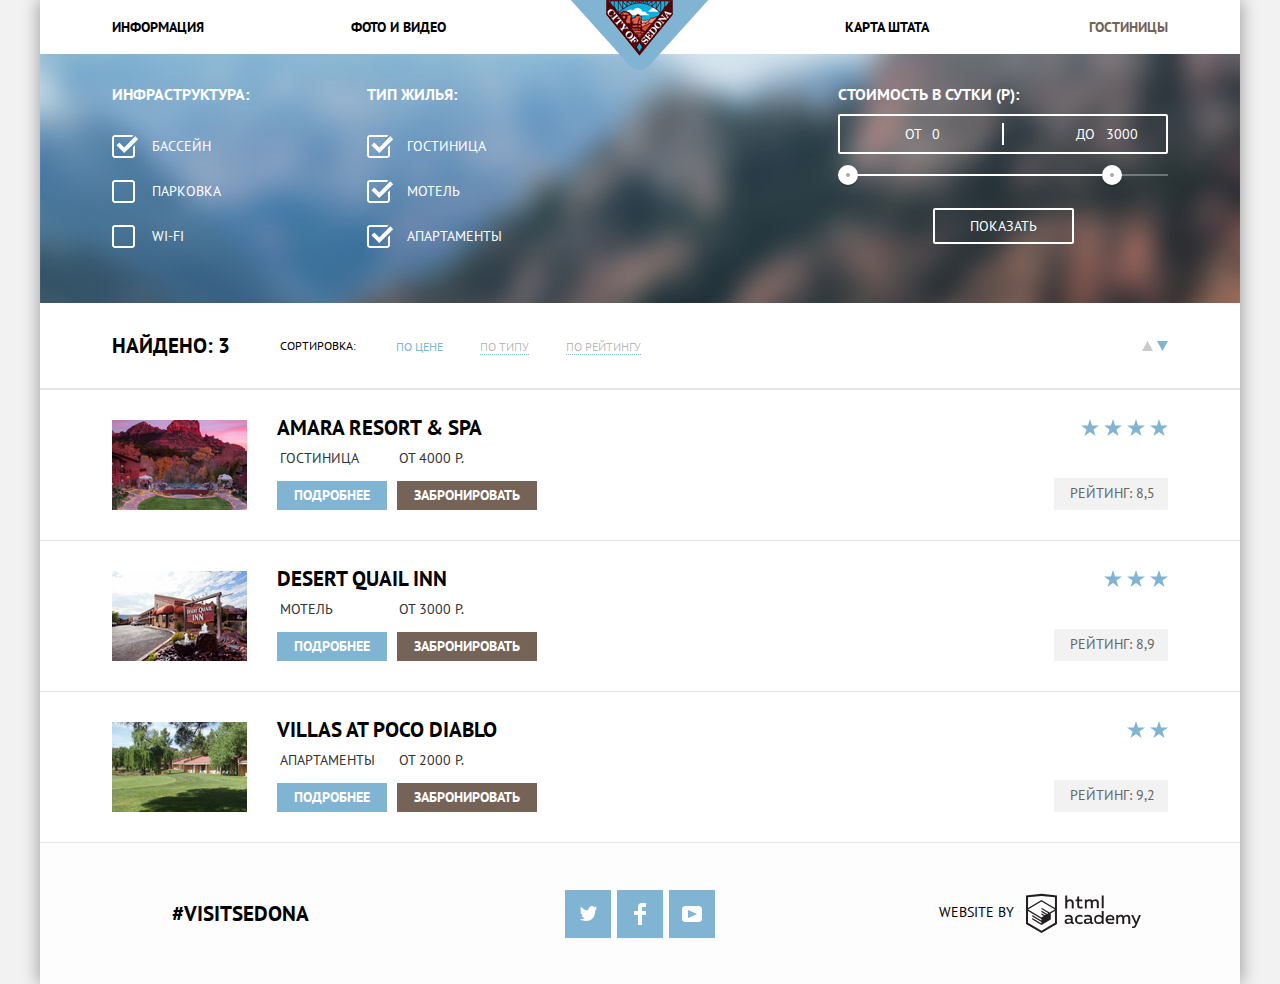
==== commit 4a6c3501: "Фикс рендж-формы" ====
--- a/catalog.html
+++ b/catalog.html
@@ -115,9 +115,9 @@
 
 				<ul class="searched-list">
 					<li class="searched-item">
-            <div class="container item-container">
+            <div class="container">
+              <img class="object-photo" src="img/amara.jpg" width="135" height="90" alt="Amara Resort & spa">
               <div class="object-info">
-                <img class="object-photo" src="img/amara.jpg" width="135" height="90" alt="Amara Resort & spa">
                 <a class="object-link" href="#">
                   <h3 class="object-name">Amara Resort &amp; spa</h3>
                 </a>
@@ -131,6 +131,8 @@
                 </table>
                 <a class="button button-blue object-button" href="#">Подробнее</a>
                 <a class="button button-brown object-button" href="#">Забронировать</a>
+              </div>
+              <div class="object-ratings">
                 <ul class="star-list">
                   <li class="star-item"></li>
                   <li class="star-item"></li>
@@ -143,11 +145,10 @@
               </div>
             </div>
 					</li>
-
 					<li class="searched-item">
-            <div class="container item-container">
+            <div class="container">
+    					<img class="object-photo" src="img/desert.jpg" width="135" height="90" alt="Desert Quail Inn">
               <div class="object-info">
-    						<img class="object-photo" src="img/desert.jpg" width="135" height="90" alt="Desert Quail Inn">
     						<a class="object-link" href="#">
                   <h3 class="object-name">Desert Quail Inn</h3>
                 </a>
@@ -161,6 +162,8 @@
     						</table>
     						<a class="button button-blue object-button" href="#">Подробнее</a>
                 <a class="button button-brown object-button" href="#">Забронировать</a>
+              </div>
+              <div class="object-ratings">
     						<ul class="star-list">
     							<li class="star-item"></li>
                   <li class="star-item"></li>
@@ -170,11 +173,10 @@
               </div>
             </div>
           </li>
-
 					<li class="searched-item">
-            <div class="container item-container">
+            <div class="container">
+  						<img class="object-photo" src="img/villas.jpg" width="135" height="90" alt="Villas at Poco Diablo">
               <div class="object-info">
-    						<img class="object-photo" src="img/villas.jpg" width="135" height="90" alt="Villas at Poco Diablo">
                 <a class="object-link" href="#">
     						  <h3 class="object-name">Villas at Poco Diablo</h3>
                 </a>
@@ -188,6 +190,8 @@
     						</table>
     						<a class="button button-blue object-button" href="#">Подробнее</a>
                 <a class="button button-brown object-button" href="#">Забронировать</a>
+              </div>
+              <div class="object-ratings">
     						<ul class="star-list">
     							<li class="star-item"></li>
     							<li class="star-item"></li>
@@ -199,7 +203,6 @@
 				</ul>
 			</section>
 		</main>
-
 		<footer class="page-footer">
       <p class="footer-hashtag page-footer-item">
         #visitSEDONA
@@ -227,5 +230,7 @@
       <p class="footer-copyright page-footer-item">WEBSITE by <a class="logo-link" href="https://htmlacademy.ru/intensive/htmlcss" target="_blank"><span class="visually-hidden">HTML Academy</span><svg id="Layer_1" data-name="Layer 1" xmlns="http://www.w3.org/2000/svg" width="115" height="41" viewBox="0 0 108.08 36.85"><title>logo-htmlacademy-small1</title><path d="M44.61,26.88a2,2,0,0,0,.55-0.1v1.33a3.25,3.25,0,0,1-1.18.21,1.67,1.67,0,0,1-1.67-1,4.84,4.84,0,0,1-3.14,1.08c-1.51,0-2.91-.83-2.91-2.55,0-2.13,2-2.79,3.71-2.79a11.08,11.08,0,0,1,2.17.25v-0.3c0-1-.76-1.77-2.19-1.77a7.42,7.42,0,0,0-3,.64v-1.7a10.21,10.21,0,0,1,3.19-.55c2.36,0,3.81,1.12,3.81,3.65v3a0.54,0.54,0,0,0,.49.59h0.17Zm-6.44-1.13A1.35,1.35,0,0,0,39.63,27h0.11a3.39,3.39,0,0,0,2.41-1V24.58a9.72,9.72,0,0,0-1.81-.21c-1,0-2.16.33-2.16,1.38h0Zm12.36-6.11a5,5,0,0,1,2.57.64V22a4.08,4.08,0,0,0-2.3-.7,2.75,2.75,0,1,0,0,5.49,5,5,0,0,0,2.43-.64v1.71a6.27,6.27,0,0,1-2.76.57A4.21,4.21,0,0,1,46,24.51q0-.21,0-0.41a4.32,4.32,0,0,1,4.18-4.46h0.38Zm12.17,7.24a2,2,0,0,0,.55-0.1v1.33a3.25,3.25,0,0,1-1.18.21,1.67,1.67,0,0,1-1.67-1,4.84,4.84,0,0,1-3.14,1.08c-1.51,0-2.91-.83-2.91-2.55,0-2.13,2-2.79,3.71-2.79a11.08,11.08,0,0,1,2.17.25v-0.3c0-1-.76-1.77-2.19-1.77a7.42,7.42,0,0,0-3,.64v-1.7a10.21,10.21,0,0,1,3.19-.55c2.36,0,3.81,1.12,3.81,3.65v3a0.54,0.54,0,0,0,.49.59h0.17Zm-6.44-1.13A1.35,1.35,0,0,0,57.73,27h0.11a3.39,3.39,0,0,0,2.41-1V24.58a9.72,9.72,0,0,0-1.81-.21c-1.06,0-2.16.33-2.16,1.38h0ZM73,16V28.2H71.35V26.88a3.88,3.88,0,0,1-3.19,1.54,4.4,4.4,0,0,1,0-8.78,3.81,3.81,0,0,1,3,1.3V16H73Zm-4.53,5.22a2.76,2.76,0,1,0,0,5.52A2.86,2.86,0,0,0,71.15,25V23A2.91,2.91,0,0,0,68.49,21.27ZM79,19.64c3.31,0,4.46,2.68,3.92,5.09H76.7c0.21,1.5,1.67,2.11,3.19,2.11a6.11,6.11,0,0,0,2.64-.59v1.6a7.14,7.14,0,0,1-3,.57C77,28.42,74.78,27,74.78,24a4.18,4.18,0,0,1,4-4.39H79Zm0.09,1.54a2.28,2.28,0,0,0-2.44,2.1v0.06H81.3A2,2,0,0,0,79.13,21.18Zm5.73,7V19.87h1.65v1a3.81,3.81,0,0,1,2.78-1.27A2.86,2.86,0,0,1,91.89,21a4.12,4.12,0,0,1,2.91-1.33A3.06,3.06,0,0,1,98,23V28.2h-1.9V23.05a1.59,1.59,0,0,0-1.42-1.75H94.42a2.8,2.8,0,0,0-2.07,1.12V28.2h-1.9V23.05A1.59,1.59,0,0,0,89,21.31H88.8a3,3,0,0,0-2.21,1.29v5.63H84.86Zm21.31-8.33h1.9l-3.91,9.46c-0.9,2.17-2.09,2.86-3.35,2.86a4.76,4.76,0,0,1-1.1-.14V30.46a2.86,2.86,0,0,0,.85.12c0.9,0,1.58-.64,2.07-1.9l0.17-.42-4-8.4h2l2.86,6.29ZM38.73,1.46V6.22a3.81,3.81,0,0,1,2.7-1.14,3.25,3.25,0,0,1,3.44,3.4v5.15H43V8.72a1.81,1.81,0,0,0-1.61-2h-0.3a2.93,2.93,0,0,0-2.32,1.39v5.52h-1.9V1.46h1.9ZM49.94,2.31v3h3V6.91h-3v3.81c0,1.1.5,1.46,1.58,1.46a4.49,4.49,0,0,0,1.69-.33v1.6A6.8,6.8,0,0,1,51,13.8a2.55,2.55,0,0,1-2.86-2.74V6.89H46.58V5.26h1.5V2.74Zm5.4,11.31V5.28H57v1A3.81,3.81,0,0,1,59.77,5a2.86,2.86,0,0,1,2.6,1.33A4.12,4.12,0,0,1,65.28,5,3.06,3.06,0,0,1,68.44,8.4v5.21h-1.9V8.46a1.59,1.59,0,0,0-1.42-1.75H64.89a2.8,2.8,0,0,0-2.07,1.12v5.78h-1.9V8.46A1.59,1.59,0,0,0,59.5,6.71H59.27A3,3,0,0,0,57.06,8v5.63H55.34ZM71.17,1.45H73V13.6H71.17V1.45ZM14.71,0H14.55L0,1.54V28.21l14.55,8.66,14.55-8.66V1.54Zm12.5,27.1L14.55,34.64,1.9,27.12V16.18l12.59,7.5V25L5.86,19.9v1.31l8.68,5.21v1.39L5.87,22.65V24l8.68,5.21,8.75-5.24V18.31L27.2,16V27.12Zm0-12.53-3.48,2-1.6,1L14.51,13v1.31L21,18.23H21l-0.14.09-1,.54-5.37-3.2V17l4.24,2.52-1,.67-3.2-1.9v1.31l2.1,1.24L14.5,22.1,2,14.65,14.51,7.11Zm0-1.32L14.49,5.76,1.91,13.25v-10L14.56,1.92,27.21,3.25v10h0Z" transform="translate(0 -0.02)"/></svg></a>
       </p>
     </footer>
+
+    <script src="js/script.min.js"></script>
 	</body>
 </html>
--- a/css/style.css
+++ b/css/style.css
@@ -55,20 +55,40 @@
   overflow: hidden;
 }
 
+@-webkit-keyframes shake {
+  0%, 100% { -webkit-transform: translateX(0); transform: translateX(0); }
+  10%, 30%, 50%, 70%, 90% { -webkit-transform: translateX(-10px); transform: translateX(-10px); }
+  20%, 40%, 60%, 80% { -webkit-transform: translateX(10px); transform: translateX(10px); }
+}
+
+@keyframes shake {
+  0%, 100% { -webkit-transform: translateX(0); transform: translateX(0); }
+  10%, 30%, 50%, 70%, 90% { -webkit-transform: translateX(-10px); transform: translateX(-10px); }
+  20%, 40%, 60%, 80% { -webkit-transform: translateX(10px); transform: translateX(10px); }
+}
+
+.modal-error {
+  -webkit-animation-name: shake;
+          animation-name: shake;
+  -webkit-animation-duration: 0.6s;
+          animation-duration: 0.6s;
+}
+
 .container {
   padding: 0 6%;
 }
 
 .main-navigation {
+  position: relative;
+
   font-size: 14px;
   font-weight: 700;
   line-height: 26px;
-
-  position: relative;
 }
 
 .header-logo {
   position: absolute;
+
   right: 50%;
   margin-right: -69px;
 }
@@ -80,11 +100,7 @@
 
 .main-navigation ul.site-navigation {
   list-style: none;
-  margin: 0;
-  padding: 0;
-
-
-  width: 100%;
+
   display: -webkit-box;
   display: -ms-flexbox;
   display: flex;
@@ -93,6 +109,10 @@
   -webkit-box-pack: justify;
       -ms-flex-pack: justify;
           justify-content: space-between;
+  width: 100%;
+  margin: 0;
+  padding: 0;
+
 }
 
 .site-navigation li {
@@ -139,6 +159,9 @@
 
 .title-section {
   text-align: center;
+
+  padding-top: 75px;
+  padding-bottom: 80px;
 
   background-color: #eeeeee;
   background-image: url("../img/title-mask.png"),
@@ -146,9 +169,6 @@
   background-repeat: no-repeat;
   background-position: center bottom ,center top;
   background-size: 100% 57px , cover;
-
-  padding-top: 75px;
-  padding-bottom: 80px;
 }
 
 .title-section img {
@@ -168,14 +188,15 @@
 
   margin: 0 auto;
   margin-bottom: 25px;
-  width: 450px;
+  max-width: 450px;
 }
 
 .reasons-better > p {
-  margin: 0;
+  line-height: 26px;
+
+  max-width: 575px;
+  margin: 0 auto;;
   margin-bottom: 50px;
-
-  line-height: 26px;
 }
 
 .reasons-better ol.reasons-list {
@@ -220,6 +241,7 @@
 
 .reason-info .reason-number {
   position: relative;
+
   width: 70px;
   max-width: 70px;
   margin: 0 auto;
@@ -274,12 +296,13 @@
 }
 
 .first-reason {
-  width: 100%;
   display: -webkit-box;
   display: -ms-flexbox;
   display: flex;
   -ms-flex-wrap: wrap;
       flex-wrap: wrap;
+  width: 100%;
+
 }
 
 .first-reason .first-reason-photo {
@@ -291,16 +314,18 @@
 }
 
 .first-reason ul.particulars {
+  color: inherit;
+
   list-style: none;
+
+  display: -webkit-box;
+  display: -ms-flexbox;
+  display: flex;
   margin: 0;
   padding: 0;
+  width: 100%;
 
   background-color: #ffffff;
-  color: inherit;
-  width: 100%;
-  display: -webkit-box;
-  display: -ms-flexbox;
-  display: flex;
 }
 
 .particulars h4,
@@ -317,6 +342,7 @@
   -webkit-box-flex: 1;
       -ms-flex-positive: 1;
           flex-grow: 1;
+  width: 33%;
   padding: 60px 45px 80px;
 }
 
@@ -336,9 +362,9 @@
 }
 
 .particular-item .img-container {
-  margin: 0;
   width: auto;
   height: 76px;
+  margin: 0;
   margin-bottom: 25px;
 }
 
@@ -363,10 +389,10 @@
 }
 
 .second-reason {
+  display: -webkit-box;
+  display: -ms-flexbox;
+  display: flex;
   width: 100%;
-  display: -webkit-box;
-  display: -ms-flexbox;
-  display: flex;
 }
 
 .second-reason .second-reason-photo {
@@ -376,13 +402,11 @@
 }
 
 .reason-other {
+  -webkit-box-flex: 1;
+      -ms-flex-positive: 1;
+          flex-grow: 1;
+
   background-color: #eeeeee;
-
-  -webkit-box-flex: 1;
-
-      -ms-flex-positive: 1;
-
-          flex-grow: 1;
 }
 
 .reason-other h4 {
@@ -392,26 +416,30 @@
 .hotel-search {
   text-align: center;
 
+  position: relative;
+  z-index: 0;
+
   padding-top: 50px;
 }
 
 .hotel-search h2 {
-  margin: 0;
-  margin-bottom: 30px;
-
   font-size: 30px;
   line-height: 36px;
+
+  margin: 0;
+  margin-bottom: 30px;
 }
 
 .hotel-search > p {
+  line-height: 24px;
+
   margin: 0;
   margin-bottom: 50px;
-
-  line-height: 24px;
 }
 
 .form-centerer {
   position: relative;
+
   width: 568px;
   margin: 0 auto;
 }
@@ -429,8 +457,18 @@
 .button.search-form-button {
   font-size: 21px;
   line-height: 26px;
+
+  padding: 15px 15px;
+  -webkit-box-sizing: border-box;
+          box-sizing: border-box;
+}
+
+.search-open {
+  width: 568px;
+}
+
+.button.search-form-button {
   width: 100%;
-  padding: 15px 0;
 }
 
 .button-brown {
@@ -465,25 +503,41 @@
 
 .search-form {
   position: absolute;
-
-  padding: 55px;
-
-  display: -webkit-box;
-
-  display: -ms-flexbox;
-
+  left: 50%;
+  z-index: 6;
+
+  display: -webkit-box;
+  display: -ms-flexbox;
   display: flex;
   -ms-flex-wrap: wrap;
       flex-wrap: wrap;
+  width: 458px;
+  padding: 55px;
+  margin-left: -284px;
+
+  -webkit-transition: 0.35s -webkit-transform;
+
+  transition: 0.35s -webkit-transform;
+
+  -o-transition: 0.35s transform;
+
+  transition: 0.35s transform;
+
+  transition: 0.35s transform, 0.35s -webkit-transform;
+  -webkit-transform: translate(0, 0%);
+      -ms-transform: translate(0, 0%);
+          transform: translate(0, 0%);
 
   background-color: #ffffff;
-
-  z-index: 20;
+}
+
+.search-form-close {
+  -webkit-transform: translate(0, -100%);
+      -ms-transform: translate(0, -100%);
+          transform: translate(0, -100%);
 }
 
 .search-form .form-part.date-part {
-  width: 100%;
-  margin-bottom: 30px;
   display: -webkit-box;
   display: -ms-flexbox;
   display: flex;
@@ -493,13 +547,14 @@
   -webkit-box-align: center;
       -ms-flex-align: center;
           align-items: center;
+  width: 100%;
+  margin-bottom: 30px;
 }
 
 .search-form input {
   text-transform: uppercase;
 
   -webkit-box-sizing: border-box;
-
           box-sizing: border-box;
   width: 346px;
   padding: 11px 13px;
@@ -532,10 +587,11 @@
 
 .date-part .calendar {
   position: absolute;
+  top: 8px;
+  right: 9px;
+
   width: 21px;
   height: 22px;
-  top: 8px;
-  right: 9px;
 }
 
 .calendar path {
@@ -558,15 +614,14 @@
 }
 
 .form-part.people-part {
-  width: 100%;
   display: -webkit-box;
   display: -ms-flexbox;
   display: flex;
   -webkit-box-pack: justify;
       -ms-flex-pack: justify;
           justify-content: space-between;
-
-  margin-bottom: 54px;
+  width: 100%;
+  margin-bottom: 55px;
 }
 
 .people-part .form-part-half {
@@ -590,13 +645,16 @@
 }
 
 .form-part-half .number {
+  position: relative;
+
   display: inline-block;
-  position: relative;
+  vertical-align: baseline;
   width: 114px;
 }
 
 .number .sprite-plus-minus {
   position: absolute;
+
   background-image: url("../img/sprite-plus-minus.png");
   background-repeat: no-repeat;
 }
@@ -655,31 +713,49 @@
   text-align: center;
 
   -webkit-box-sizing: border-box;
-
           box-sizing: border-box;
   width: 114px;
 }
 
 .map {
-  height: 595px;
-
-  background-image: url("../img/map.jpg");
-  background-repeat: no-repeat;
-  background-size: cover;
-  background-position: center center;
+  position: relative;
+
+  overflow: hidden;
+
+  min-height: 595px;
+  width: 100%;
+}
+
+.map iframe {
+  position: relative;
+  z-index: 5;
+
+  border: 0;
+  frameborder: 0;
+}
+
+.map img {
+  position: absolute;
+  top: 0;
+  left: 0;
+
+  width: 1200px;
+  height: 593px;
 }
 
 .page-footer {
+  position: relative;
+  z-index: 10;
+
   text-align: center;
   line-height: 26px;
   color: #000000;
 
-  background-color: rgba(253, 253, 253, 0.9);
-
-  width: 100%;
-  display: -webkit-box;
-  display: -ms-flexbox;
-  display: flex;
+  display: -webkit-box;
+  display: -ms-flexbox;
+  display: flex;
+  -ms-flex-wrap: wrap;
+      flex-wrap: wrap;
   -webkit-box-pack: justify;
       -ms-flex-pack: justify;
           justify-content: space-between;
@@ -688,10 +764,9 @@
           align-items: center;
   margin-top: -120px;
   padding: 36px 0;
-
-  position: relative;
-
-  z-index: 10;
+  width: 100%;
+
+  background-color: rgba(253, 253, 253, 0.9);
 }
 
 .page-footer-item {
@@ -710,7 +785,6 @@
 .footer-social ul.social-links {
   list-style: none;
 
-  max-width: 150px;
   display: -webkit-box;
   display: -ms-flexbox;
   display: flex;
@@ -719,7 +793,7 @@
           justify-content: space-between;
   -ms-flex-wrap: wrap;
       flex-wrap: wrap;
-
+  max-width: 150px;
   margin: 5px auto 0;
   padding: 0;
 }
@@ -738,9 +812,9 @@
   -webkit-box-align: center;
       -ms-flex-align: center;
           align-items: center;
-
   width: 46px;
   height: 48px;
+
   background-color: #81b3d2;
 }
 
@@ -760,16 +834,19 @@
 .logo-link svg {
   margin-left: 8px;
   vertical-align: middle;
-  fill: #231f20;
   width: 115px;
   height: 41px;
 }
 
-.logo-link:hover svg {
+.logo-link path {
+  fill: #231f20;
+}
+
+.logo-link:hover path {
   fill: #81b3d2;
 }
 
-.logo-link:active svg {
+.logo-link:active path {
   fill: #bdbbbc;
 }
 
@@ -842,6 +919,7 @@
   position: relative;
 
   display: inline-block;
+  vertical-align: baseline;
   padding-top: 1px;
 
   cursor: pointer;
@@ -902,34 +980,31 @@
 
 .filter-range {
   width: 330px;
-
   margin-left: auto;
 }
 
 .filter-range-title {
-  margin-bottom: 9px;
-
   font-weight: 600;
   font-size: 16px;
   line-height: 21px;
+
+  margin-bottom: 9px;
 }
 
 .price-controls {
   position: relative;
 
-  display: -webkit-box;
-
-  display: -ms-flexbox;
-
+  font-size: 0;
+
+  display: -webkit-box;
+  display: -ms-flexbox;
   display: flex;
   -webkit-box-pack: justify;
       -ms-flex-pack: justify;
           justify-content: space-between;
-
+  align-items: center;
   height: 36px;
   margin-bottom: 20px;
-
-  font-size: 0;
 
   border: 2px solid #ffffff;
   border-radius: 2px;
@@ -951,11 +1026,8 @@
 }
 
 .price-controls label {
-  display: inline-block;
-
   font-size: 14px;
-  line-height: 38px;
-  vertical-align: top;
+  line-height: 21px;
 
   cursor: pointer;
 }
@@ -967,12 +1039,13 @@
 }
 
 .price-controls input {
-  width: 50px;
-  margin: 0;
-  margin-left: 5px;
-
   color: inherit;
   font: inherit;
+  line-height: 21px;
+
+  width: 50px;
+  margin: 0;
+  margin-left: 5px;
 
   background: none;
   border: none;
@@ -1025,15 +1098,15 @@
 }
 
 .btn-transparent {
-  display: block;
-  margin: 0 auto;
-  padding: 6px 35px;
-
   font-size: 14px;
   line-height: 20px;
   color: #ffffff;
   text-transform: uppercase;
 
+  display: block;
+  margin: 0 auto;
+  padding: 6px 35px;
+
   background: transparent;
   border: 2px solid #ffffff;
   border-radius: 2px;
@@ -1047,7 +1120,6 @@
 }
 
 .catalog {
-  width: 100%;
   display: -webkit-box;
   display: -ms-flexbox;
   display: flex;
@@ -1055,6 +1127,7 @@
   -webkit-box-direction: normal;
       -ms-flex-direction: column;
           flex-direction: column;
+  width: 100%;
 }
 
 .searched-results-and-methods {
@@ -1092,6 +1165,8 @@
 }
 
 .sort-methods .sort-method {
+  font-size: 12px;
+  line-height: 18px;
   color: rgba(0, 0, 0, 0.3);
 
   border-bottom-width: 1px;
@@ -1108,11 +1183,13 @@
 
 .sort-methods .sort-method:active {
   color: rgba(0, 0, 0, 1);
+
   border: none;
 }
 
 .sort-methods .current {
   color: rgba(129, 179, 210, 1);
+
   border: none;
 }
 
@@ -1139,33 +1216,32 @@
 
 .catalog ul.searched-list {
   list-style: none;
+
   margin: 0;
   padding: 0;
 }
 
 .searched-list .searched-item {
-  border-bottom: 1px solid #e5e5e5;
   padding-top: 25px;
   padding-bottom: 30px;
+
+  border-bottom: 1px solid #e5e5e5;
 }
 
 .searched-list .searched-item:last-child {
   margin-bottom: 120px;
 }
 
-.searched-item .object-info {
-  position: relative;
-
-  padding-left: 165px;
-}
-
-.item-container img.object-photo {
-  position: absolute;
-  top: 5px;
-  left: 0;
-
+.searched-item > .container {
+  display: flex;
+  justify-content: space-between;
+}
+
+.searched-item .object-photo {
   width: 135px;
   height: 90px;
+  margin-right: 30px;
+  margin-top: 5px;
 }
 
 .searched-item h3 {
@@ -1175,8 +1251,7 @@
 
   margin: 0;
   margin-bottom: 4px;
-  max-width: 360px
-
+  max-width: 360px;
 }
 
 .searched-item h3:hover,
@@ -1198,29 +1273,33 @@
 
 .searched-item .object-button {
   display: inline-block;
-
+  vertical-align: middle;
   padding: 4px 17px;
   margin-right: 6px;
 }
 
+.object-ratings {
+  display: flex;
+  flex-direction: column;
+  justify-content: space-between;
+  margin-left: auto;
+  margin-top: 4px;
+}
+
 ul.star-list {
   text-align: right;
 
-  position: absolute;
-  top: 5px;
-  right: 0;
-
   height: 17px;
   max-width: 114px;
+  margin: 0;
+  padding: 0;
 
   list-style: none;
-  margin: 0;
-  padding: 0;
 }
 
 .star-list .star-item {
   display: inline-block;
-
+  vertical-align: baseline;
   width: 18px;
   height: 17px;
   margin-left: 1px;
@@ -1230,14 +1309,7 @@
 }
 
 .searched-item .rating {
-  display: inline-block;
-
-  position: absolute;
-  right: 0;
-  bottom: 0;
-
   max-width: 110px;
-
   margin: 0;
   padding: 5px 13px 6px 16px;
 
